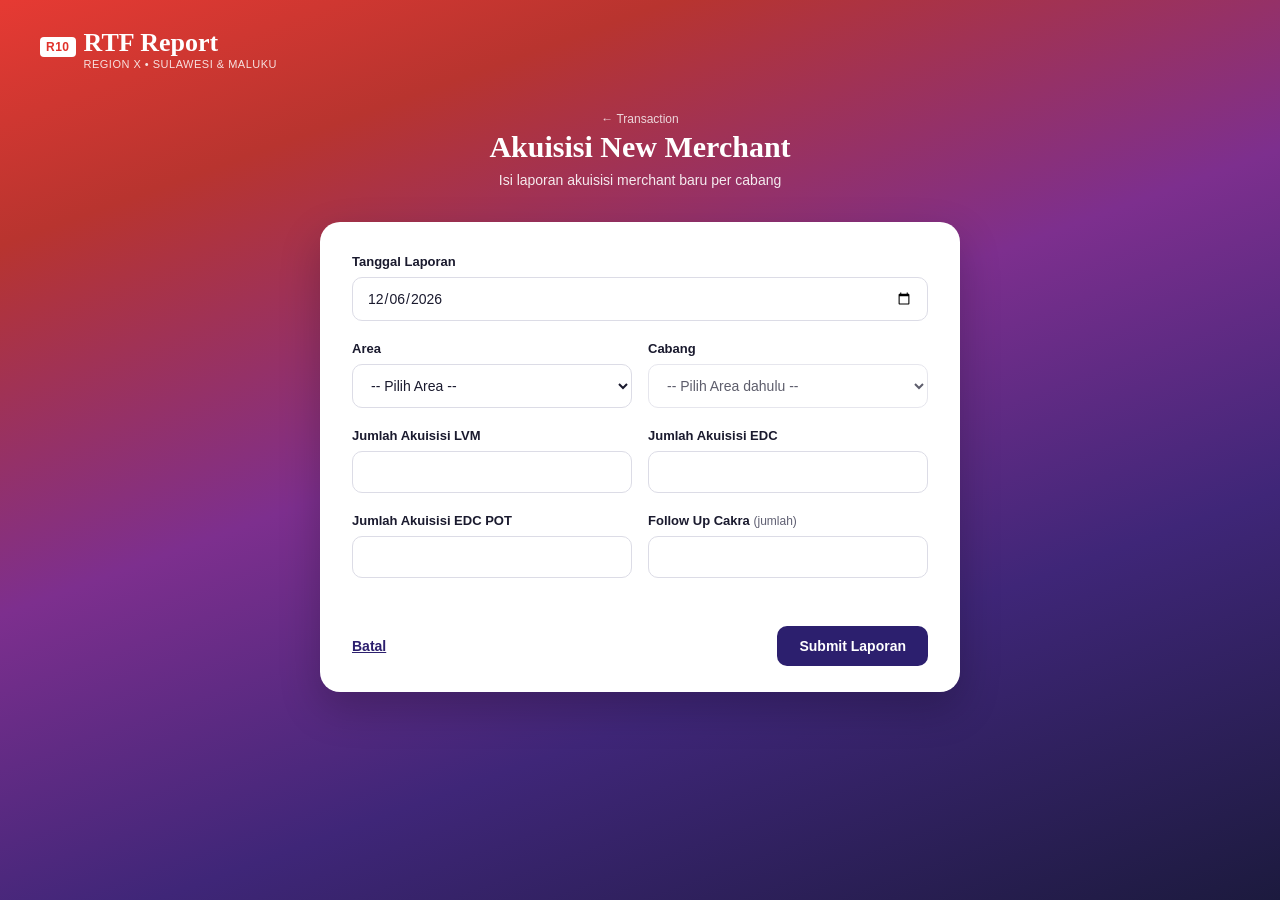
==== form-new-merchant.html @ c08f4677 "Add files via upload" ====
<!DOCTYPE html>
<html lang="id">
<head>
<meta charset="UTF-8" />
<meta name="viewport" content="width=device-width, initial-scale=1.0" />
<title>Akuisisi New Merchant - RTF Report</title>
<link rel="stylesheet" href="css/style.css" />
</head>
<body>
<div class="page">
  <div class="topbar">
    <div class="logo">
      <span class="brand-mark">R10</span>
      <div>
        <div class="brand-name">RTF Report</div>
        <div class="brand-sub">Region X &bull; Sulawesi &amp; Maluku</div>
      </div>
    </div>
  </div>

  <div class="header-block">
    <div class="breadcrumb"><a href="unit-transaction.html">&larr; Transaction</a></div>
    <h1>Akuisisi New Merchant</h1>
    <p>Isi laporan akuisisi merchant baru per cabang</p>
  </div>

  <!-- FORM -->
  <form id="merchantForm" class="form-card">
    <div id="statusBox"></div>

    <div class="form-group">
      <label for="tanggal">Tanggal Laporan</label>
      <input type="date" id="tanggal" name="tanggal" required />
    </div>

    <div class="two-col">
      <div class="form-group">
        <label for="area">Area</label>
        <select id="area" name="area" required></select>
      </div>
      <div class="form-group">
        <label for="cabang">Cabang</label>
        <select id="cabang" name="cabang" required disabled>
          <option value="">-- Pilih Area dahulu --</option>
        </select>
      </div>
    </div>

    <div class="two-col">
      <div class="form-group">
        <label for="lvm">Jumlah Akuisisi LVM</label>
        <input type="number" id="lvm" name="lvm" min="0" step="1" required />
      </div>
      <div class="form-group">
        <label for="edc">Jumlah Akuisisi EDC</label>
        <input type="number" id="edc" name="edc" min="0" step="1" required />
      </div>
    </div>

    <div class="two-col">
      <div class="form-group">
        <label for="edcpot">Jumlah Akuisisi EDC POT</label>
        <input type="number" id="edcpot" name="edcpot" min="0" step="1" required />
      </div>
      <div class="form-group">
        <label for="cakra">Follow Up Cakra <span class="hint">(jumlah)</span></label>
        <input type="number" id="cakra" name="cakra" min="0" step="1" required />
      </div>
    </div>

    <div class="form-footer">
      <a class="btn-secondary" href="unit-transaction.html" style="color:var(--accent);">Batal</a>
      <button type="submit" class="btn btn-primary" id="submitBtn">Submit Laporan</button>
    </div>
  </form>

  <!-- HASIL / REPORT PREVIEW (hidden sampai submit) -->
  <div class="form-card" id="resultCard" style="display:none; margin-top:22px;">
    <h3 style="margin-top:0;">Laporan siap dikirim</h3>
    <div class="report-preview" id="reportText"></div>
    <button class="btn btn-whatsapp" id="waBtn">📲 Kirim ke WhatsApp</button>
    <div class="form-footer" style="margin-top:12px;">
      <button class="btn-secondary" id="copyBtn" style="color:var(--accent);">Salin teks</button>
      <a class="btn-secondary" href="form-new-merchant.html" style="color:var(--accent);">Buat laporan baru</a>
    </div>
  </div>
</div>

<script src="js/branches.js"></script>
<script src="js/config.js"></script>
<script src="js/app.js"></script>
<script>
  const areaSelect = document.getElementById("area");
  const cabangSelect = document.getElementById("cabang");
  const tanggalInput = document.getElementById("tanggal");
  const form = document.getElementById("merchantForm");
  const submitBtn = document.getElementById("submitBtn");
  const statusBox = document.getElementById("statusBox");
  const resultCard = document.getElementById("resultCard");
  const reportText = document.getElementById("reportText");
  const waBtn = document.getElementById("waBtn");
  const copyBtn = document.getElementById("copyBtn");

  populateAreaSelect(areaSelect);
  setDefaultDateToday(tanggalInput);

  areaSelect.addEventListener("change", () => {
    populateCabangSelect(cabangSelect, areaSelect.value);
  });

  function showStatus(type, msg) {
    statusBox.innerHTML = `<div class="status-msg ${type}">${msg}</div>`;
  }

  function buildWording(data) {
    return (
`*LAPORAN AKUISISI NEW MERCHANT*
Region X - Transaction Banking Retail

Tanggal   : ${formatDateIndo(data.tanggal)}
Area      : ${data.area}
Cabang    : ${data.kodeCabang} - ${data.namaCabang}

Jumlah Akuisisi LVM      : ${data.lvm}
Jumlah Akuisisi EDC      : ${data.edc}
Jumlah Akuisisi EDC POT  : ${data.edcpot}
Follow Up Cakra          : ${data.cakra}

_Laporan digenerate otomatis via RTF Report_`
    );
  }

  let currentWording = "";

  form.addEventListener("submit", async (e) => {
    e.preventDefault();
    statusBox.innerHTML = "";

    const cabangOpt = cabangSelect.options[cabangSelect.selectedIndex];
    const payload = {
      unit: UNIT_TRANSACTION,
      produk: "Akuisisi New Merchant",
      tanggal: tanggalInput.value,
      area: areaSelect.value,
      kodeCabang: cabangSelect.value,
      namaCabang: cabangOpt ? cabangOpt.dataset.nama : "",
      lvm: Number(document.getElementById("lvm").value || 0),
      edc: Number(document.getElementById("edc").value || 0),
      edcpot: Number(document.getElementById("edcpot").value || 0),
      cakra: Number(document.getElementById("cakra").value || 0),
      submittedAt: new Date().toISOString()
    };

    currentWording = buildWording(payload);

    submitBtn.disabled = true;
    submitBtn.textContent = "Menyimpan...";
    showStatus("loading", "Menyimpan data ke Google Sheet...");

    try {
      await sendToSheet(payload);
      showStatus("success", "Data berhasil disimpan.");
    } catch (err) {
      showStatus("error", `Gagal menyimpan ke Google Sheet: ${err.message}. Anda tetap bisa kirim wording ke WhatsApp secara manual.`);
    } finally {
      submitBtn.disabled = false;
      submitBtn.textContent = "Submit Laporan";
    }

    reportText.textContent = currentWording;
    resultCard.style.display = "block";
    resultCard.scrollIntoView({ behavior: "smooth" });
  });

  waBtn.addEventListener("click", () => {
    openWhatsApp(currentWording);
  });

  copyBtn.addEventListener("click", async () => {
    try {
      await copyToClipboard(currentWording);
      copyBtn.textContent = "Tersalin!";
      setTimeout(() => (copyBtn.textContent = "Salin teks"), 1500);
    } catch (e) {
      alert("Gagal menyalin teks otomatis, silakan salin manual.");
    }
  });
</script>
</body>
</html>
---- css/style.css ----
:root {
  --red: #e0312a;
  --purple: #6d28d9;
  --navy: #1c1a3e;
  --card-bg: #ffffff;
  --card-radius: 16px;
  --text-dark: #1a1a2e;
  --text-muted: #5f5f72;
  --accent: #2c1f6e;
}

* {
  box-sizing: border-box;
}

html, body {
  margin: 0;
  padding: 0;
  min-height: 100%;
}

body {
  font-family: "Segoe UI", "Helvetica Neue", Arial, sans-serif;
  color: var(--text-dark);
  min-height: 100vh;
  background: linear-gradient(160deg, #e63a33 0%, #b8342f 18%, #7d2f8e 45%, #3f2678 70%, #1c1a3e 100%);
  background-attachment: fixed;
}

.page {
  min-height: 100vh;
  display: flex;
  flex-direction: column;
  padding: 28px 40px 60px;
}

.topbar {
  display: flex;
  align-items: center;
  justify-content: space-between;
  margin-bottom: 24px;
}

.logo {
  display: flex;
  align-items: baseline;
  gap: 8px;
  color: #fff;
}

.logo .brand-mark {
  background: #fff;
  color: var(--red);
  font-weight: 800;
  font-size: 12px;
  padding: 3px 6px;
  border-radius: 4px;
  letter-spacing: 0.5px;
}

.logo .brand-name {
  font-family: Georgia, "Times New Roman", serif;
  font-size: 26px;
  font-weight: 700;
}

.logo .brand-sub {
  font-size: 11px;
  opacity: 0.85;
  letter-spacing: 0.5px;
  text-transform: uppercase;
}

.header-block {
  text-align: center;
  margin: 18px 0 34px;
  color: #fff;
}

.header-block h1 {
  font-family: Georgia, "Times New Roman", serif;
  font-size: 30px;
  margin: 0 0 8px;
}

.header-block p {
  margin: 0;
  font-size: 14px;
  opacity: 0.9;
}

.breadcrumb {
  font-size: 12px;
  color: rgba(255,255,255,0.85);
  margin-bottom: 4px;
}

.breadcrumb a {
  color: #fff;
  text-decoration: none;
  opacity: 0.8;
}

.breadcrumb a:hover {
  opacity: 1;
  text-decoration: underline;
}

.card-grid {
  display: grid;
  grid-template-columns: repeat(auto-fit, minmax(230px, 1fr));
  gap: 26px;
  max-width: 980px;
  margin: 0 auto;
  width: 100%;
}

.card-grid.cols-2 {
  max-width: 640px;
}

.card {
  background: var(--card-bg);
  border-radius: var(--card-radius);
  padding: 28px 24px;
  box-shadow: 0 12px 28px rgba(0,0,0,0.18);
  text-decoration: none;
  color: var(--text-dark);
  display: flex;
  flex-direction: column;
  gap: 10px;
  transition: transform 0.15s ease, box-shadow 0.15s ease;
  cursor: pointer;
  position: relative;
  border: 2px solid transparent;
}

.card:hover:not(.disabled) {
  transform: translateY(-4px);
  box-shadow: 0 18px 36px rgba(0,0,0,0.28);
}

.card.disabled {
  opacity: 0.6;
  cursor: not-allowed;
}

.card .icon {
  width: 56px;
  height: 56px;
  border-radius: 12px;
  background: #eef0ff;
  display: flex;
  align-items: center;
  justify-content: center;
  font-size: 26px;
  margin-bottom: 4px;
}

.card h3 {
  margin: 0;
  font-size: 18px;
}

.card p {
  margin: 0;
  font-size: 13px;
  color: var(--text-muted);
  line-height: 1.45;
}

.card .example {
  font-size: 12px;
  color: var(--text-muted);
}

.badge {
  position: absolute;
  top: 16px;
  right: 16px;
  background: #eef0ff;
  color: var(--accent);
  font-size: 11px;
  font-weight: 600;
  padding: 4px 10px;
  border-radius: 20px;
}

.form-card {
  background: var(--card-bg);
  border-radius: 20px;
  max-width: 640px;
  margin: 0 auto;
  width: 100%;
  padding: 32px 32px 26px;
  box-shadow: 0 16px 40px rgba(0,0,0,0.22);
}

.form-group {
  margin-bottom: 20px;
}

.form-group label {
  display: block;
  font-size: 13px;
  font-weight: 600;
  margin-bottom: 8px;
  color: var(--text-dark);
}

.form-group .hint {
  font-weight: 400;
  color: var(--text-muted);
  font-size: 12px;
}

input[type="date"],
input[type="number"],
input[type="text"],
select,
textarea {
  width: 100%;
  padding: 12px 14px;
  border: 1.5px solid #dcdce6;
  border-radius: 10px;
  font-size: 14px;
  font-family: inherit;
  color: var(--text-dark);
  background: #fff;
}

input:focus, select:focus, textarea:focus {
  outline: none;
  border-color: var(--accent);
  box-shadow: 0 0 0 3px rgba(44,31,110,0.12);
}

.form-footer {
  display: flex;
  align-items: center;
  justify-content: space-between;
  margin-top: 28px;
}

.btn {
  border: none;
  border-radius: 10px;
  padding: 12px 22px;
  font-size: 14px;
  font-weight: 600;
  cursor: pointer;
  text-decoration: none;
  display: inline-flex;
  align-items: center;
  gap: 8px;
}

.btn-primary {
  background: var(--accent);
  color: #fff;
}

.btn-primary:hover {
  background: #241a5c;
}

.btn-primary:disabled {
  background: #b9b9c7;
  cursor: not-allowed;
}

.btn-whatsapp {
  background: #25D366;
  color: #fff;
  width: 100%;
  justify-content: center;
  padding: 14px;
  font-size: 15px;
}

.btn-whatsapp:hover {
  background: #1ebe5b;
}

.btn-secondary {
  background: transparent;
  color: #fff;
  font-weight: 600;
  font-size: 14px;
  padding: 8px 0;
}

.back-link {
  color: #fff;
  opacity: 0.9;
  text-decoration: none;
  font-size: 14px;
  font-weight: 600;
  display: inline-flex;
  align-items: center;
  gap: 6px;
}

.back-link:hover {
  opacity: 1;
  text-decoration: underline;
}

.footer-nav {
  max-width: 640px;
  margin: 18px auto 0;
  width: 100%;
}

.report-preview {
  background: #f6f6fb;
  border: 1px dashed #cfcfe0;
  border-radius: 12px;
  padding: 18px;
  font-family: "Courier New", monospace;
  font-size: 13px;
  white-space: pre-wrap;
  color: var(--text-dark);
  margin-bottom: 18px;
  line-height: 1.6;
}

.status-msg {
  font-size: 13px;
  margin-bottom: 14px;
  padding: 10px 14px;
  border-radius: 8px;
}

.status-msg.success {
  background: #e7f8ee;
  color: #1a7f4a;
}

.status-msg.error {
  background: #fdeaea;
  color: #b3261e;
}

.status-msg.loading {
  background: #eef0ff;
  color: var(--accent);
}

.two-col {
  display: grid;
  grid-template-columns: 1fr 1fr;
  gap: 16px;
}

@media (max-width: 640px) {
  .page {
    padding: 20px 16px 40px;
  }
  .two-col {
    grid-template-columns: 1fr;
  }
}
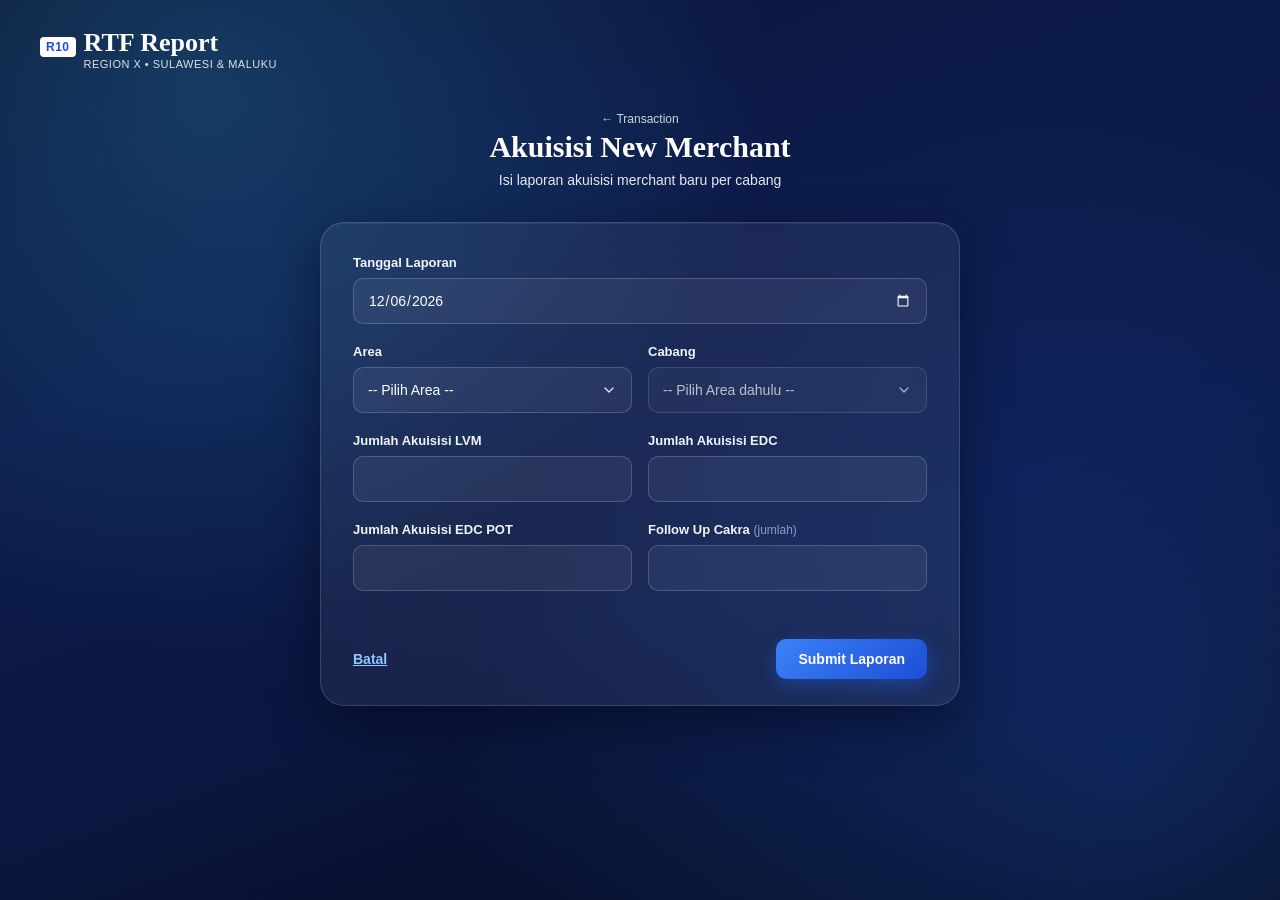
==== commit 5a0bf306: "Update form-new-merchant.html" ====
--- a/form-new-merchant.html
+++ b/form-new-merchant.html
@@ -69,7 +69,7 @@
     </div>
 
     <div class="form-footer">
-      <a class="btn-secondary" href="unit-transaction.html" style="color:var(--accent);">Batal</a>
+      <a class="btn-secondary" href="unit-transaction.html">Batal</a>
       <button type="submit" class="btn btn-primary" id="submitBtn">Submit Laporan</button>
     </div>
   </form>
@@ -80,8 +80,8 @@
     <div class="report-preview" id="reportText"></div>
     <button class="btn btn-whatsapp" id="waBtn">📲 Kirim ke WhatsApp</button>
     <div class="form-footer" style="margin-top:12px;">
-      <button class="btn-secondary" id="copyBtn" style="color:var(--accent);">Salin teks</button>
-      <a class="btn-secondary" href="form-new-merchant.html" style="color:var(--accent);">Buat laporan baru</a>
+      <button class="btn-secondary" id="copyBtn">Salin teks</button>
+      <a class="btn-secondary" href="form-new-merchant.html">Buat laporan baru</a>
     </div>
   </div>
 </div>
--- a/css/style.css
+++ b/css/style.css
@@ -1,12 +1,16 @@
 :root {
-  --red: #e0312a;
-  --purple: #6d28d9;
-  --navy: #1c1a3e;
-  --card-bg: #ffffff;
-  --card-radius: 16px;
-  --text-dark: #1a1a2e;
-  --text-muted: #5f5f72;
-  --accent: #2c1f6e;
+  --blue-mid: #1d4ed8;
+  --blue-accent: #3b82f6;
+  --card-bg: rgba(255, 255, 255, 0.07);
+  --card-bg-form: rgba(255, 255, 255, 0.06);
+  --card-border: rgba(255, 255, 255, 0.14);
+  --card-radius: 20px;
+  --text-light: #eef2ff;
+  --text-light-70: rgba(226, 232, 255, 0.72);
+  --text-light-55: rgba(226, 232, 255, 0.55);
+  --link-light: #93c5fd;
+  --link-light-hover: #bfdbfe;
+  --focus-ring: rgba(96, 165, 250, 0.25);
 }
 
 * {
@@ -17,13 +21,26 @@
   margin: 0;
   padding: 0;
   min-height: 100%;
+  background: #050912;
+}
+
+::placeholder {
+  color: rgba(226, 232, 255, 0.4);
+}
+
+select option {
+  background: #0d1b3d;
+  color: #fff;
 }
 
 body {
   font-family: "Segoe UI", "Helvetica Neue", Arial, sans-serif;
-  color: var(--text-dark);
+  color: var(--text-light);
   min-height: 100vh;
-  background: linear-gradient(160deg, #e63a33 0%, #b8342f 18%, #7d2f8e 45%, #3f2678 70%, #1c1a3e 100%);
+  background:
+    radial-gradient(circle at 16% 10%, rgba(56, 189, 248, 0.22), transparent 42%),
+    radial-gradient(circle at 88% 84%, rgba(37, 99, 235, 0.28), transparent 50%),
+    linear-gradient(160deg, #0b1330 0%, #0d1b4a 32%, #0a1740 62%, #050912 100%);
   background-attachment: fixed;
 }
 
@@ -50,7 +67,7 @@
 
 .logo .brand-mark {
   background: #fff;
-  color: var(--red);
+  color: var(--blue-mid);
   font-weight: 800;
   font-size: 12px;
   padding: 3px 6px;
@@ -91,7 +108,7 @@
 
 .breadcrumb {
   font-size: 12px;
-  color: rgba(255,255,255,0.85);
+  color: rgba(255, 255, 255, 0.85);
   margin-bottom: 4px;
 }
 
@@ -121,35 +138,39 @@
 
 .card {
   background: var(--card-bg);
+  backdrop-filter: blur(18px);
+  -webkit-backdrop-filter: blur(18px);
   border-radius: var(--card-radius);
   padding: 28px 24px;
-  box-shadow: 0 12px 28px rgba(0,0,0,0.18);
+  box-shadow: 0 8px 32px rgba(2, 6, 23, 0.45), inset 0 1px 0 rgba(255, 255, 255, 0.06);
   text-decoration: none;
-  color: var(--text-dark);
+  color: var(--text-light);
   display: flex;
   flex-direction: column;
   gap: 10px;
-  transition: transform 0.15s ease, box-shadow 0.15s ease;
+  transition: transform 0.18s ease, box-shadow 0.18s ease, border-color 0.18s ease;
   cursor: pointer;
   position: relative;
-  border: 2px solid transparent;
+  border: 1px solid var(--card-border);
 }
 
 .card:hover:not(.disabled) {
   transform: translateY(-4px);
-  box-shadow: 0 18px 36px rgba(0,0,0,0.28);
+  box-shadow: 0 16px 40px rgba(2, 6, 23, 0.55), inset 0 1px 0 rgba(255, 255, 255, 0.1);
+  border-color: rgba(255, 255, 255, 0.24);
 }
 
 .card.disabled {
-  opacity: 0.6;
+  opacity: 0.55;
   cursor: not-allowed;
 }
 
 .card .icon {
   width: 56px;
   height: 56px;
-  border-radius: 12px;
-  background: #eef0ff;
+  border-radius: 14px;
+  background: rgba(255, 255, 255, 0.1);
+  border: 1px solid rgba(255, 255, 255, 0.14);
   display: flex;
   align-items: center;
   justify-content: center;
@@ -160,40 +181,50 @@
 .card h3 {
   margin: 0;
   font-size: 18px;
+  color: #fff;
 }
 
 .card p {
   margin: 0;
   font-size: 13px;
-  color: var(--text-muted);
+  color: var(--text-light-70);
   line-height: 1.45;
 }
 
 .card .example {
   font-size: 12px;
-  color: var(--text-muted);
+  color: var(--text-light-55);
 }
 
 .badge {
   position: absolute;
   top: 16px;
   right: 16px;
-  background: #eef0ff;
-  color: var(--accent);
+  background: rgba(255, 255, 255, 0.14);
+  backdrop-filter: blur(6px);
+  color: #e0e7ff;
   font-size: 11px;
   font-weight: 600;
   padding: 4px 10px;
   border-radius: 20px;
+  border: 1px solid rgba(255, 255, 255, 0.18);
 }
 
 .form-card {
-  background: var(--card-bg);
-  border-radius: 20px;
+  background: var(--card-bg-form);
+  backdrop-filter: blur(22px);
+  -webkit-backdrop-filter: blur(22px);
+  border: 1px solid var(--card-border);
+  border-radius: 24px;
   max-width: 640px;
   margin: 0 auto;
   width: 100%;
   padding: 32px 32px 26px;
-  box-shadow: 0 16px 40px rgba(0,0,0,0.22);
+  box-shadow: 0 16px 48px rgba(2, 6, 23, 0.5), inset 0 1px 0 rgba(255, 255, 255, 0.06);
+}
+
+.form-card h3 {
+  color: #fff;
 }
 
 .form-group {
@@ -205,12 +236,12 @@
   font-size: 13px;
   font-weight: 600;
   margin-bottom: 8px;
-  color: var(--text-dark);
+  color: #f1f5f9;
 }
 
 .form-group .hint {
   font-weight: 400;
-  color: var(--text-muted);
+  color: rgba(226, 232, 255, 0.6);
   font-size: 12px;
 }
 
@@ -220,19 +251,49 @@
 select,
 textarea {
   width: 100%;
+  min-height: 46px;
   padding: 12px 14px;
-  border: 1.5px solid #dcdce6;
+  border: 1.5px solid rgba(255, 255, 255, 0.18);
   border-radius: 10px;
   font-size: 14px;
   font-family: inherit;
-  color: var(--text-dark);
-  background: #fff;
+  color: #fff;
+  background: rgba(255, 255, 255, 0.06);
+  -webkit-appearance: none;
+  appearance: none;
+  box-sizing: border-box;
 }
 
 input:focus, select:focus, textarea:focus {
   outline: none;
-  border-color: var(--accent);
-  box-shadow: 0 0 0 3px rgba(44,31,110,0.12);
+  border-color: #60a5fa;
+  box-shadow: 0 0 0 3px var(--focus-ring);
+}
+
+/* Samakan perataan teks input tanggal dengan field lain + tema gelap
+   pada picker native (default browser membuat teks tanggal rata tengah
+   & ikon kalender gelap yang tidak kelihatan di background gelap) */
+input[type="date"] {
+  text-align: left;
+  line-height: 1.3;
+  color-scheme: dark;
+}
+
+input[type="date"]::-webkit-date-and-time-value {
+  text-align: left;
+  margin: 0;
+}
+
+input[type="date"]::-webkit-datetime-edit {
+  font-size: 14px;
+}
+
+select {
+  background-image: url("data:image/svg+xml;charset=UTF-8,%3Csvg xmlns='http://www.w3.org/2000/svg' viewBox='0 0 24 24' fill='none' stroke='%23e2e8f0' stroke-width='2' stroke-linecap='round' stroke-linejoin='round'%3E%3Cpolyline points='6 9 12 15 18 9'%3E%3C/polyline%3E%3C/svg%3E");
+  background-repeat: no-repeat;
+  background-position: right 14px center;
+  background-size: 16px;
+  padding-right: 38px;
 }
 
 .form-footer {
@@ -256,17 +317,21 @@
 }
 
 .btn-primary {
-  background: var(--accent);
-  color: #fff;
+  background: linear-gradient(135deg, var(--blue-accent), var(--blue-mid));
+  color: #fff;
+  box-shadow: 0 6px 18px rgba(37, 99, 235, 0.4);
 }
 
 .btn-primary:hover {
-  background: #241a5c;
+  filter: brightness(1.08);
 }
 
 .btn-primary:disabled {
-  background: #b9b9c7;
+  background: #4b5563;
+  box-shadow: none;
+  opacity: 0.75;
   cursor: not-allowed;
+  filter: none;
 }
 
 .btn-whatsapp {
@@ -276,6 +341,7 @@
   justify-content: center;
   padding: 14px;
   font-size: 15px;
+  box-shadow: 0 6px 18px rgba(37, 211, 102, 0.35);
 }
 
 .btn-whatsapp:hover {
@@ -284,10 +350,15 @@
 
 .btn-secondary {
   background: transparent;
-  color: #fff;
+  color: var(--link-light);
   font-weight: 600;
   font-size: 14px;
   padding: 8px 0;
+}
+
+.btn-secondary:hover {
+  color: var(--link-light-hover);
+  text-decoration: underline;
 }
 
 .back-link {
@@ -313,14 +384,14 @@
 }
 
 .report-preview {
-  background: #f6f6fb;
-  border: 1px dashed #cfcfe0;
+  background: rgba(255, 255, 255, 0.05);
+  border: 1px dashed rgba(255, 255, 255, 0.25);
   border-radius: 12px;
   padding: 18px;
   font-family: "Courier New", monospace;
   font-size: 13px;
   white-space: pre-wrap;
-  color: var(--text-dark);
+  color: #e5e7eb;
   margin-bottom: 18px;
   line-height: 1.6;
 }
@@ -333,18 +404,18 @@
 }
 
 .status-msg.success {
-  background: #e7f8ee;
-  color: #1a7f4a;
+  background: rgba(34, 197, 94, 0.15);
+  color: #4ade80;
 }
 
 .status-msg.error {
-  background: #fdeaea;
-  color: #b3261e;
+  background: rgba(239, 68, 68, 0.15);
+  color: #f87171;
 }
 
 .status-msg.loading {
-  background: #eef0ff;
-  color: var(--accent);
+  background: rgba(255, 255, 255, 0.1);
+  color: var(--link-light);
 }
 
 .two-col {
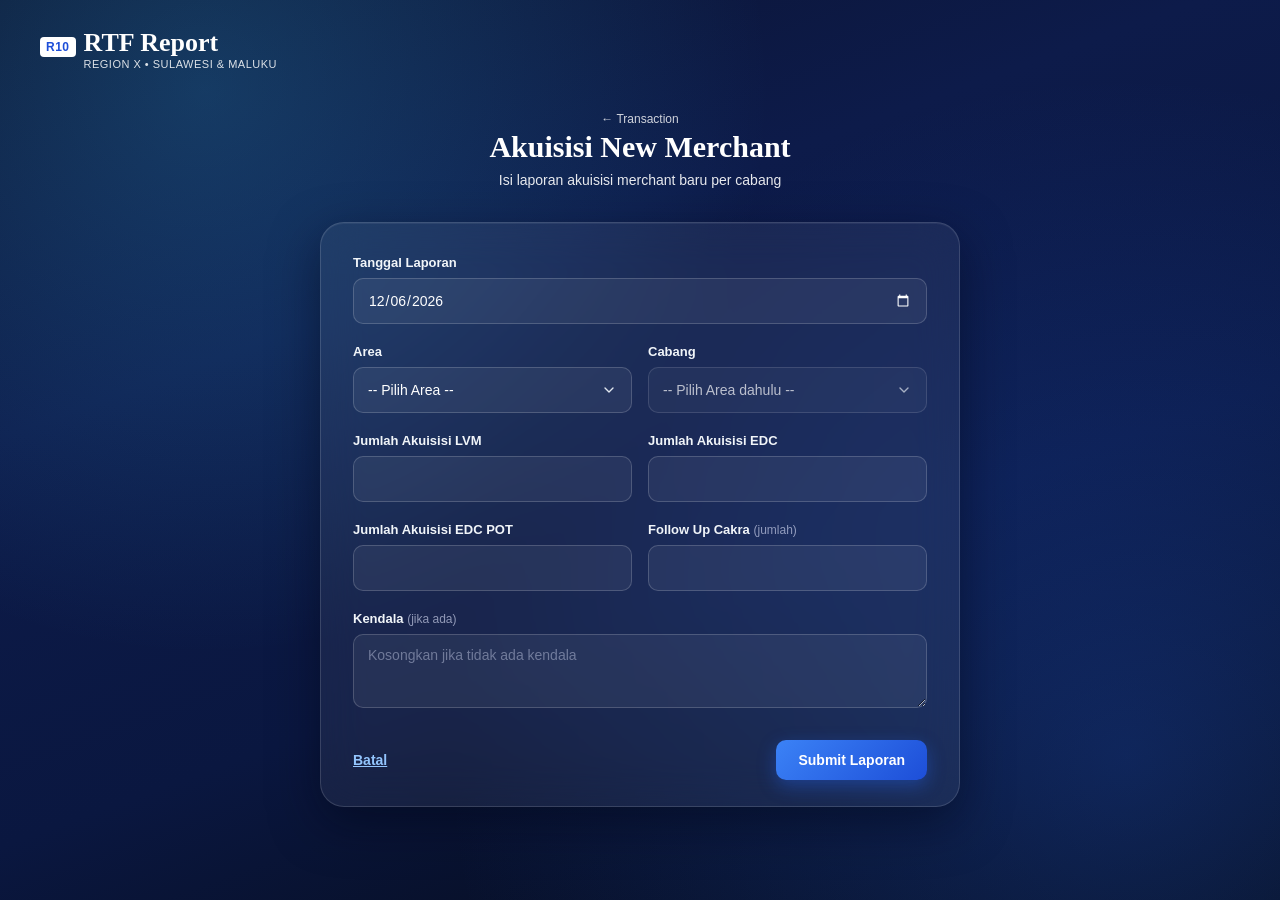
==== commit 9fe566a3: "Update form-new-merchant.html" ====
--- a/form-new-merchant.html
+++ b/form-new-merchant.html
@@ -68,6 +68,11 @@
       </div>
     </div>
 
+    <div class="form-group">
+      <label for="kendala">Kendala <span class="hint">(jika ada)</span></label>
+      <textarea id="kendala" name="kendala" rows="3" placeholder="Kosongkan jika tidak ada kendala"></textarea>
+    </div>
+
     <div class="form-footer">
       <a class="btn-secondary" href="unit-transaction.html">Batal</a>
       <button type="submit" class="btn btn-primary" id="submitBtn">Submit Laporan</button>
@@ -125,6 +130,7 @@
 Jumlah Akuisisi EDC      : ${data.edc}
 Jumlah Akuisisi EDC POT  : ${data.edcpot}
 Follow Up Cakra          : ${data.cakra}
+Kendala                  : ${data.kendala || "-"}
 
 _Laporan digenerate otomatis via RTF Report_`
     );
@@ -148,6 +154,7 @@
       edc: Number(document.getElementById("edc").value || 0),
       edcpot: Number(document.getElementById("edcpot").value || 0),
       cakra: Number(document.getElementById("cakra").value || 0),
+      kendala: document.getElementById("kendala").value.trim(),
       submittedAt: new Date().toISOString()
     };
 
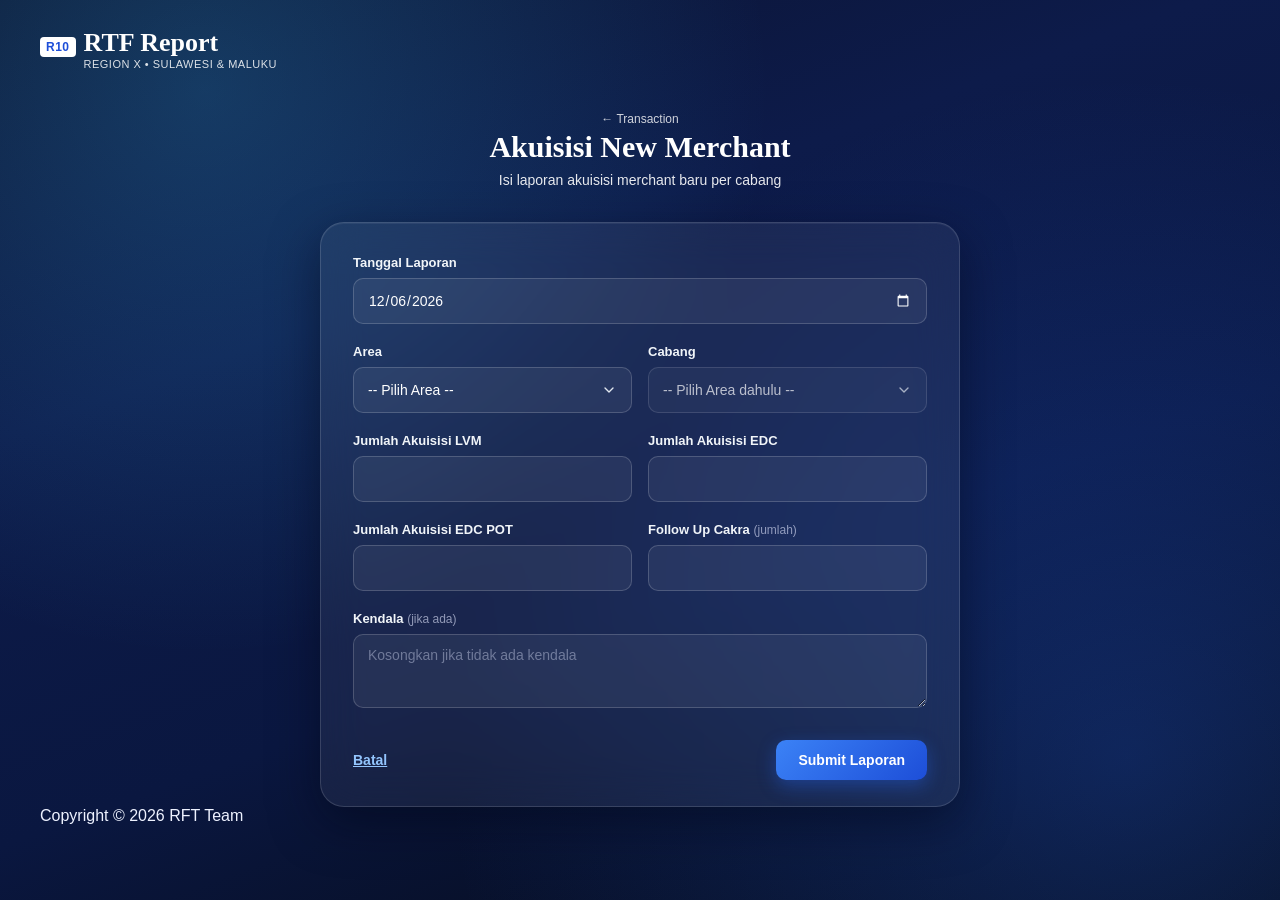
==== commit 6dd63f9c: "Update form-new-merchant.html" ====
--- a/form-new-merchant.html
+++ b/form-new-merchant.html
@@ -89,6 +89,8 @@
       <a class="btn-secondary" href="form-new-merchant.html">Buat laporan baru</a>
     </div>
   </div>
+
+  <footer class="site-footer">Copyright &copy; 2026 RFT Team</footer>
 </div>
 
 <script src="js/branches.js"></script>
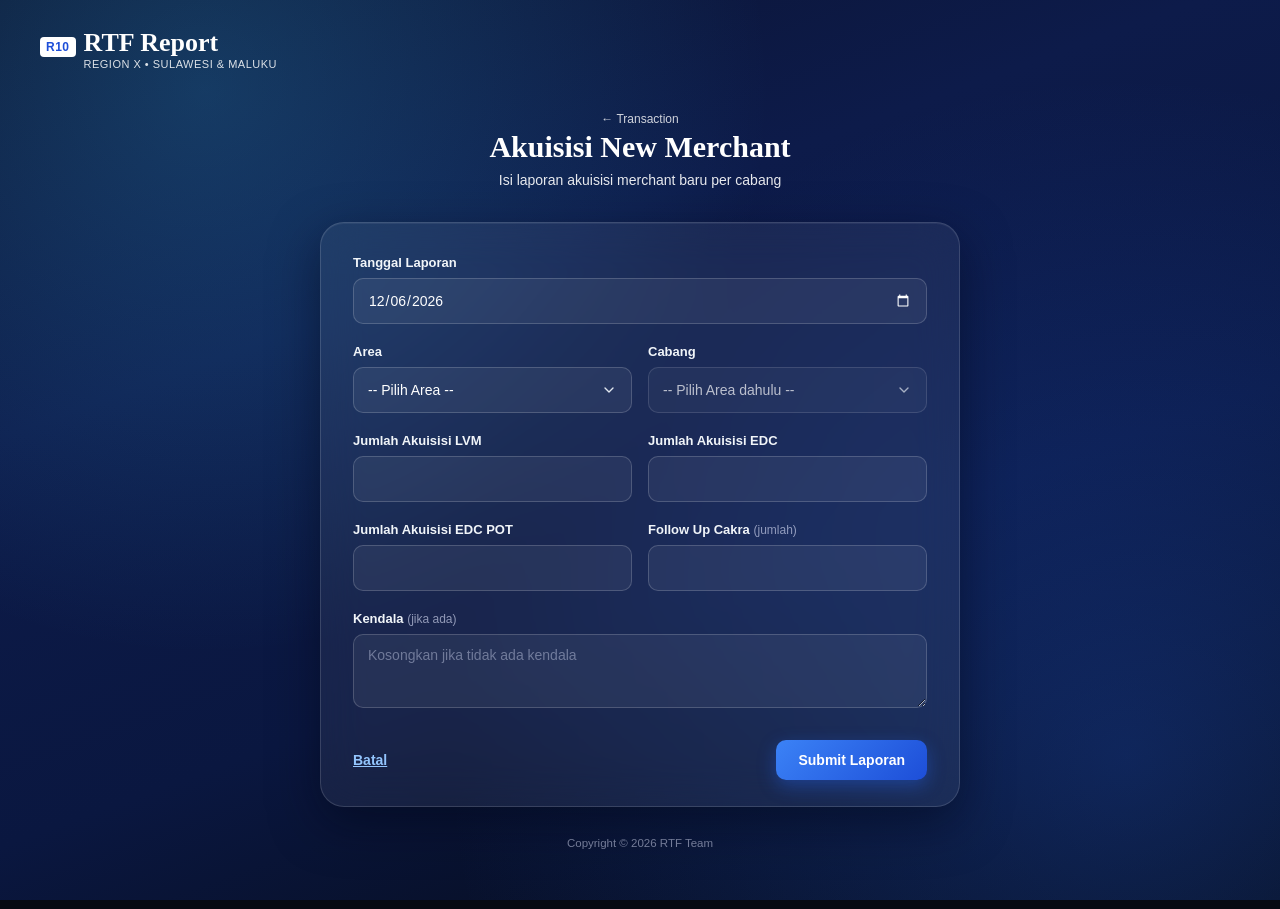
==== commit a0af4650: "Update form-new-merchant.html" ====
--- a/form-new-merchant.html
+++ b/form-new-merchant.html
@@ -90,7 +90,7 @@
     </div>
   </div>
 
-  <footer class="site-footer">Copyright &copy; 2026 RFT Team</footer>
+  <footer class="site-footer">Copyright &copy; 2026 RTF Team</footer>
 </div>
 
 <script src="js/branches.js"></script>
--- a/css/style.css
+++ b/css/style.css
@@ -424,6 +424,15 @@
   gap: 16px;
 }
 
+.site-footer {
+  text-align: center;
+  font-size: 11.5px;
+  color: var(--text-light-55);
+  font-weight: 500;
+  margin-top: auto;
+  padding-top: 30px;
+}
+
 @media (max-width: 640px) {
   .page {
     padding: 20px 16px 40px;
